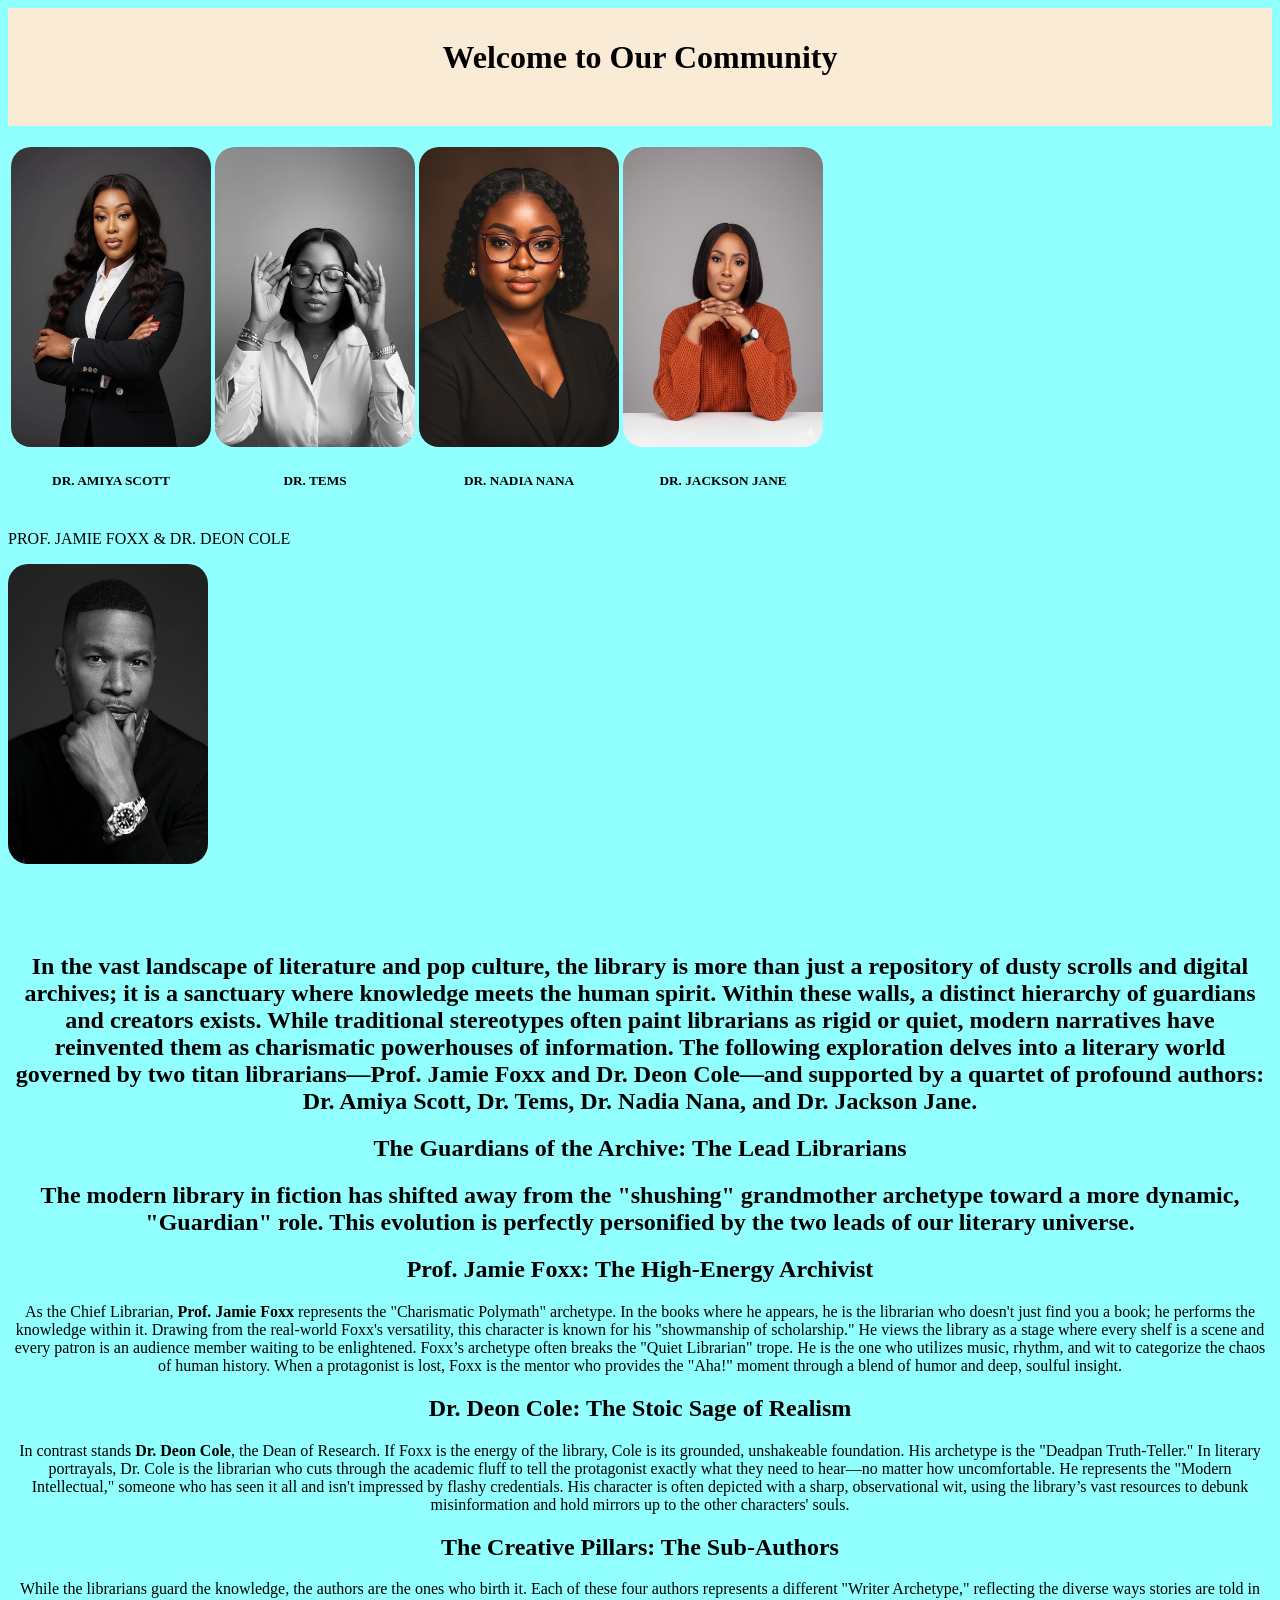
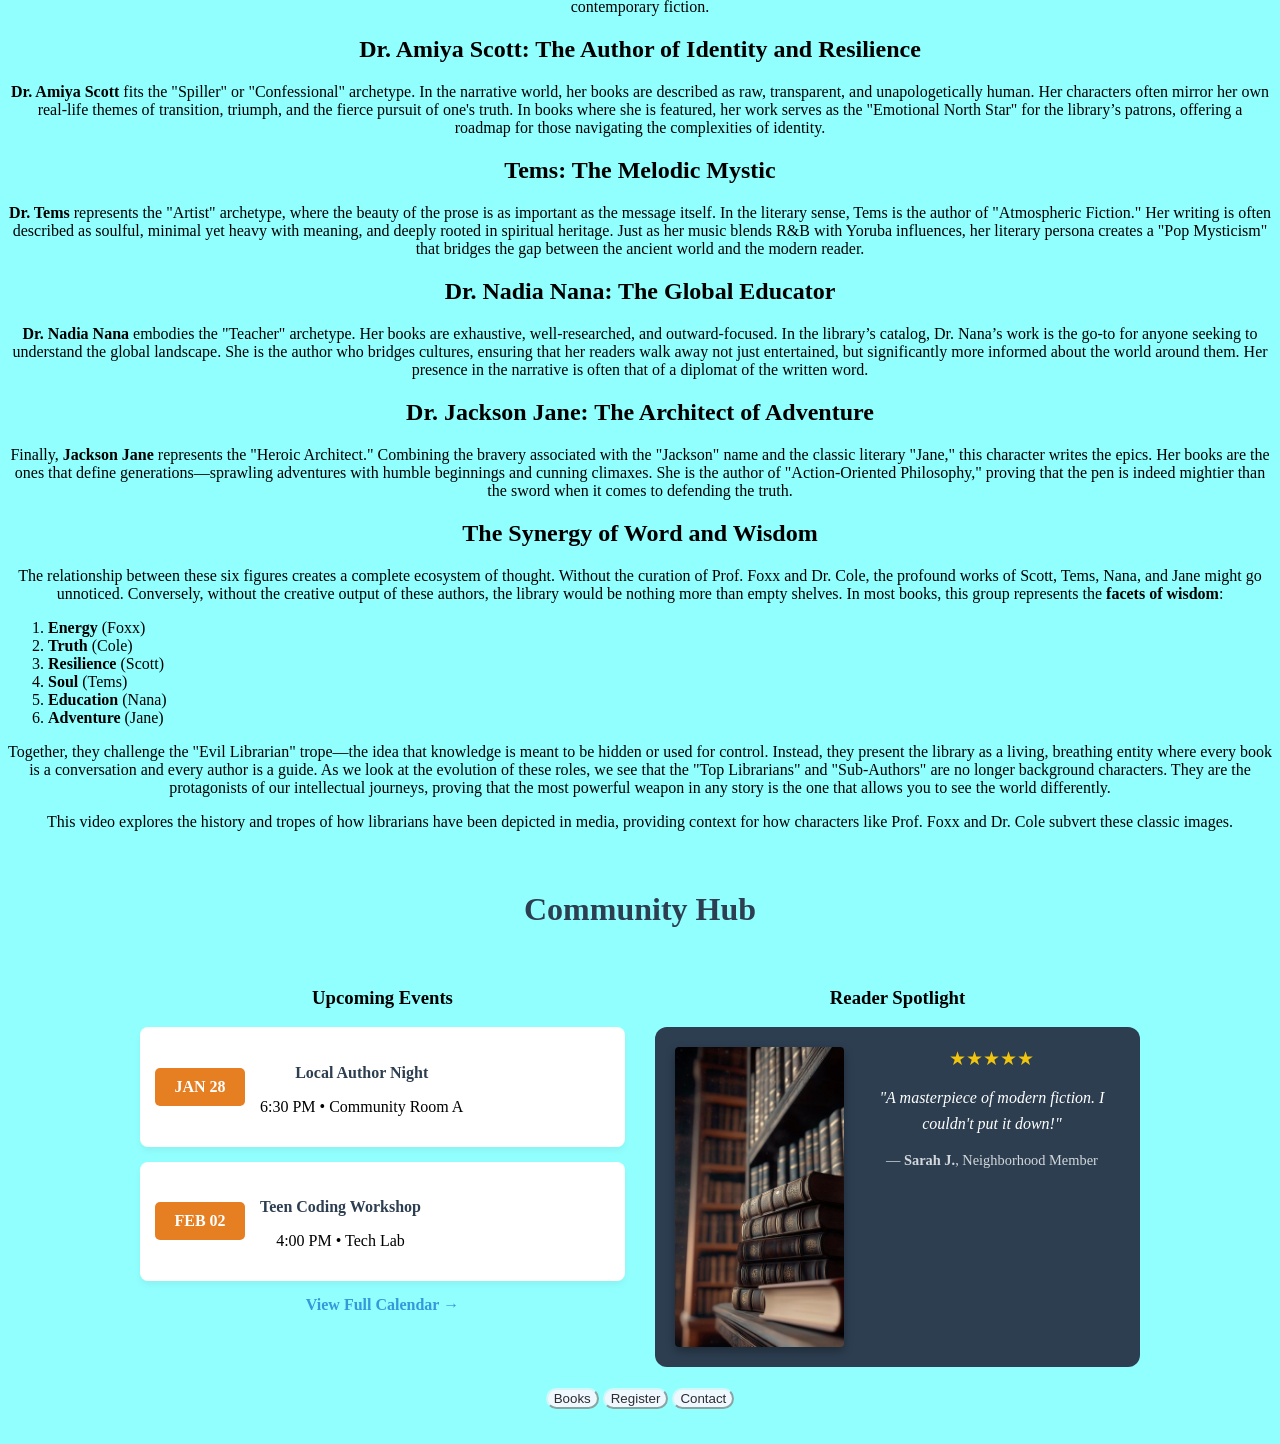
==== index.html @ af0e5cde "Add files via upload" ====
<!DOCTYPE html>
<html="en">
    <head>
        <meta charset="UTF-8">
        <link rel="stylesheet" href="index.css">
        <title>community</title>
    </head>
    <body>
        <div class="h1">
            <h1>Welcome to Our Community</h1>
            <br>
            
            </div>
            <br>
        <table>
            <tr>

                <td><img src="a3.jpg" alt="wilson"><h5>DR. AMIYA SCOTT</h5></td>
                <td><img src="a4.jpg" alt="wilson"><h5>DR. TEMS</h5></td>
                <td><img src="a5.jpg" alt="wilson"><h5>DR. NADIA NANA</h5></td>
                <td><img src="a6.jpg" alt="wilson"><h5>DR. JACKSON JANE</h5></td>
            </tr>
        </table>
        <p class="p">PROF. JAMIE FOXX & DR. DEON COLE</p>
        <div class="image-container">
            <img src="a1.jpg" class="base-img" alt="wilson">
            <img src="a2.jpg" class="top-img" alt="david">
        </div>
        <section>
            <h1 class="hh">In the vast landscape of literature and pop culture, the library is more than just a repository of dusty scrolls and digital archives; it is a sanctuary where knowledge meets the human spirit. Within these walls, a distinct hierarchy of guardians and creators exists. While traditional stereotypes often paint librarians as rigid or quiet, modern narratives have reinvented them as charismatic powerhouses of information.

The following exploration delves into a literary world governed by two titan librarians—Prof. Jamie Foxx and Dr. Deon Cole—and supported by a quartet of profound authors: Dr. Amiya Scott, Dr. Tems, Dr. Nadia Nana, and Dr. Jackson Jane.</h1>

<h2>The Guardians of the Archive: The Lead Librarians</h2>

<h2>The modern library in fiction has shifted away from the "shushing" grandmother archetype toward a more dynamic, "Guardian" role. This evolution is perfectly personified by the two leads of our literary universe.</h2>

<h2>Prof. Jamie Foxx: The High-Energy Archivist</h2>

<p>As the Chief Librarian, <strong>Prof. Jamie Foxx</strong> represents the "Charismatic Polymath" archetype. In the books where he appears, he is the librarian who doesn't just find you a book; he performs the knowledge within it. Drawing from the real-world Foxx's versatility, this character is known for his "showmanship of scholarship." He views the library as a stage where every shelf is a scene and every patron is an audience member waiting to be enlightened.

Foxx’s archetype often breaks the "Quiet Librarian" trope. He is the one who utilizes music, rhythm, and wit to categorize the chaos of human history. When a protagonist is lost, Foxx is the mentor who provides the "Aha!" moment through a blend of humor and deep, soulful insight.</p>

<h2>Dr. Deon Cole: The Stoic Sage of Realism</h2>

<p>In contrast stands <strong>Dr. Deon Cole</strong>, the Dean of Research. If Foxx is the energy of the library, Cole is its grounded, unshakeable foundation. His archetype is the "Deadpan Truth-Teller." In literary portrayals, Dr. Cole is the librarian who cuts through the academic fluff to tell the protagonist exactly what they need to hear—no matter how uncomfortable.

He represents the "Modern Intellectual," someone who has seen it all and isn't impressed by flashy credentials. His character is often depicted with a sharp, observational wit, using the library’s vast resources to debunk misinformation and hold mirrors up to the other characters' souls.</p>

<h2>The Creative Pillars: The Sub-Authors</h2>

<p>While the librarians guard the knowledge, the authors are the ones who birth it. Each of these four authors represents a different "Writer Archetype," reflecting the diverse ways stories are told in contemporary fiction.</p>

<h2>Dr. Amiya Scott: The Author of Identity and Resilience</h2>

<p><strong>Dr. Amiya Scott</strong> fits the "Spiller" or "Confessional" archetype. In the narrative world, her books are described as raw, transparent, and unapologetically human. Her characters often mirror her own real-life themes of transition, triumph, and the fierce pursuit of one's truth. In books where she is featured, her work serves as the "Emotional North Star" for the library’s patrons, offering a roadmap for those navigating the complexities of identity.</p>

<h2> Tems: The Melodic Mystic</h2>

<p><strong>Dr. Tems</strong> represents the "Artist" archetype, where the beauty of the prose is as important as the message itself. In the literary sense, Tems is the author of "Atmospheric Fiction." Her writing is often described as soulful, minimal yet heavy with meaning, and deeply rooted in spiritual heritage. Just as her music blends R&B with Yoruba influences, her literary persona creates a "Pop Mysticism" that bridges the gap between the ancient world and the modern reader.</p>                                                                                                                                                                  

<h2>Dr. Nadia Nana: The Global Educator</h2>

<P><strong>Dr. Nadia Nana</strong> embodies the "Teacher" archetype. Her books are exhaustive, well-researched, and outward-focused. In the library’s catalog, Dr. Nana’s work is the go-to for anyone seeking to understand the global landscape. She is the author who bridges cultures, ensuring that her readers walk away not just entertained, but significantly more informed about the world around them. Her presence in the narrative is often that of a diplomat of the written word.</P>

<h2>Dr. Jackson Jane: The Architect of Adventure</h2>

<p>Finally, <strong> Jackson Jane</strong> represents the "Heroic Architect." Combining the bravery associated with the "Jackson" name and the classic literary "Jane," this character writes the epics. Her books are the ones that define generations—sprawling adventures with humble beginnings and cunning climaxes. She is the author of "Action-Oriented Philosophy," proving that the pen is indeed mightier than the sword when it comes to defending the truth.</p>
<h1>The Synergy of Word and Wisdom</h1>
<div>
<p>The relationship between these six figures creates a complete ecosystem of thought. Without the curation of Prof. Foxx and Dr. Cole, the profound works of Scott, Tems, Nana, and Jane might go unnoticed. Conversely, without the creative output of these authors, the library would be nothing more than empty shelves.

In most books, this group represents the <strong> facets of wisdom</strong>:</p>
<ol class="ol">
<li><strong>Energy</strong> (Foxx)</li>
<li><strong>Truth</strong> (Cole)</li>
<li><strong>Resilience</strong> (Scott)</li>
<li><strong>Soul</strong> (Tems)</li>
<li><strong>Education</strong> (Nana)</li>
<li><strong>Adventure</strong> (Jane)</li>
</ol>
</div>

<p>Together, they challenge the "Evil Librarian" trope—the idea that knowledge is meant to be hidden or used for control. Instead, they present the library as a living, breathing entity where every book is a conversation and every author is a guide.

As we look at the evolution of these roles, we see that the "Top Librarians" and "Sub-Authors" are no longer background characters. They are the protagonists of our intellectual journeys, proving that the most powerful weapon in any story is the one that allows you to see the world differently.</p>


<p>This video explores the history and tropes of how librarians have been depicted in media, providing context for how characters like Prof. Foxx and Dr. Cole subvert these classic images.</p>
        </section>
        <div class="text">
            <p></p>
        </div>
        <br>
<section class="community-hub">
    <div class="container">
        <h2 class="section-title">Community Hub</h2>
        
        <div class="hub-grid">
            <div class="events-column">
                <h3>Upcoming Events</h3>
                <div class="event-card">
                    <div class="date-badge">JAN 28</div>
                    <div class="event-info">
                        <h4>Local Author Night</h4>
                        <p>6:30 PM • Community Room A</p>
                    </div>
                </div>
                <div class="event-card">
                    <div class="date-badge">FEB 02</div>
                    <div class="event-info">
                        <h4>Teen Coding Workshop</h4>
                        <p>4:00 PM • Tech Lab</p>
                    </div>
                </div>
                <a href="#" class="view-all">View Full Calendar →</a>
            </div>

            <div class="review-column">
                <h3>Reader Spotlight</h3>
                <div class="review-card">
                    <img src="as.jpg" alt="Book Cover" class="book-cover">
                    <div class="review-content">
                        <span class="stars">★★★★★</span>
                        <p class="quote">"A masterpiece of modern fiction. I couldn't put it down!"</p>
                        <p class="reviewer">— <strong>Sarah J.</strong>, Neighborhood Member</p>
                    </div>
                </div>
            </div>
        </div>
    </div>
</section>
<br>
        <nav>
            <button><a href="books.html">Books</a></button>
            <button><a href="register.html">Register</a></button>
            <button><a href="contact.html">Contact</a></button>
        </nav>
    </body>
</html>
---- index.css ----
body{
    background-color: rgba(0, 255, 255, 0.427);
    background-size: auto ;
    text-align: center;
    justify-content: center;
    align-items: center;
    margin-bottom: 1cm;
}
.image-container{
    position: relative;
    width: 100px;
    height: 200px;
}
.image-container img{
    position: absolute;
    top: 0;
    left: 0;
    transition: opacity 0.5s ease-in-out;
}
.ol{
    text-align: justify;
}
.hh{
    margin-top: 5cm;
}
table{
    display: flex;
    align-items: center;
}
img{
    border-radius: 20px;
    width: 200px;
    height: 300px;
}
.top-img{
    opacity: 0;
}
.image-container:hover .top-img{
    opacity: 1;
}
button{
    border-color: rgb(209, 247, 247);
    background-color: aliceblue;
    border-radius: 40px;
    transform: translateY(3px);
    transform: scale(1.05px);
    transition: 0.9s;
    cursor: pointer;
}
button:hover{
background-color: rgb(255, 255, 255);
box-shadow: 0 5px 15px rgba(0,0,0,0.3);
transform: translateY(3px);
}
a{
    text-decoration: none;
    color: rgb(46, 44, 48);
}
.h1{
    background-color: antiquewhite;
    padding: 10px;
}
.container { max-width: 1000px; margin: 0 auto; }
.section-title { text-align: center; margin-bottom: 40px; font-size: 2rem; color: #2c3e50; }

/* Grid Layout */
.hub-grid {
    Display: grid;
    Grid-template-columns: 1fr 1fr;
    Gap: 30px;
}

/* Event Cards */
.event-card {
    Display: flex;
    Align-items: center;
    Background: white;
    Padding: 15px;
    Margin-bottom: 15px;
    Border-radius: 8px;
    Box-shadow: 0 4px 6px rgba(0,0,0,0.05);
}

.date-badge {
    Background: #e67e22;
    Color: white;
    Padding: 10px;
    Border-radius: 5px;
    Font-weight: bold;
    Text-align: center;
    Min-width: 70px;
    Margin-right: 15px;
}

.event-info h4 { margin-bottom: 5px; color: #2c3e50; }
.view-all { color: #3498db; text-decoration: none; font-weight: bold; }

/* Review Card */
.review-card {
    Background: #2c3e50;
    Color: white;
    Padding: 20px;
    Border-radius: 12px;
    Display: flex;
    Gap: 20px;
}

.book-cover { border-radius: 4px; box-shadow: 0 4px 10px rgba(0,0,0,0.3); }
.stars { color: #f1c40f; font-size: 1.2rem; }
.quote { font-style: italic; margin: 15px 0; line-height: 1.6; }
.reviewer { font-size: 0.9rem; opacity: 0.8; }

/* Responsive Adjustments */
@media (max-width: 768px) {
    .hub-grid { grid-template-columns: 1fr; }
}
.p{text-align: left;
    text-decoration-color: aqua;
}
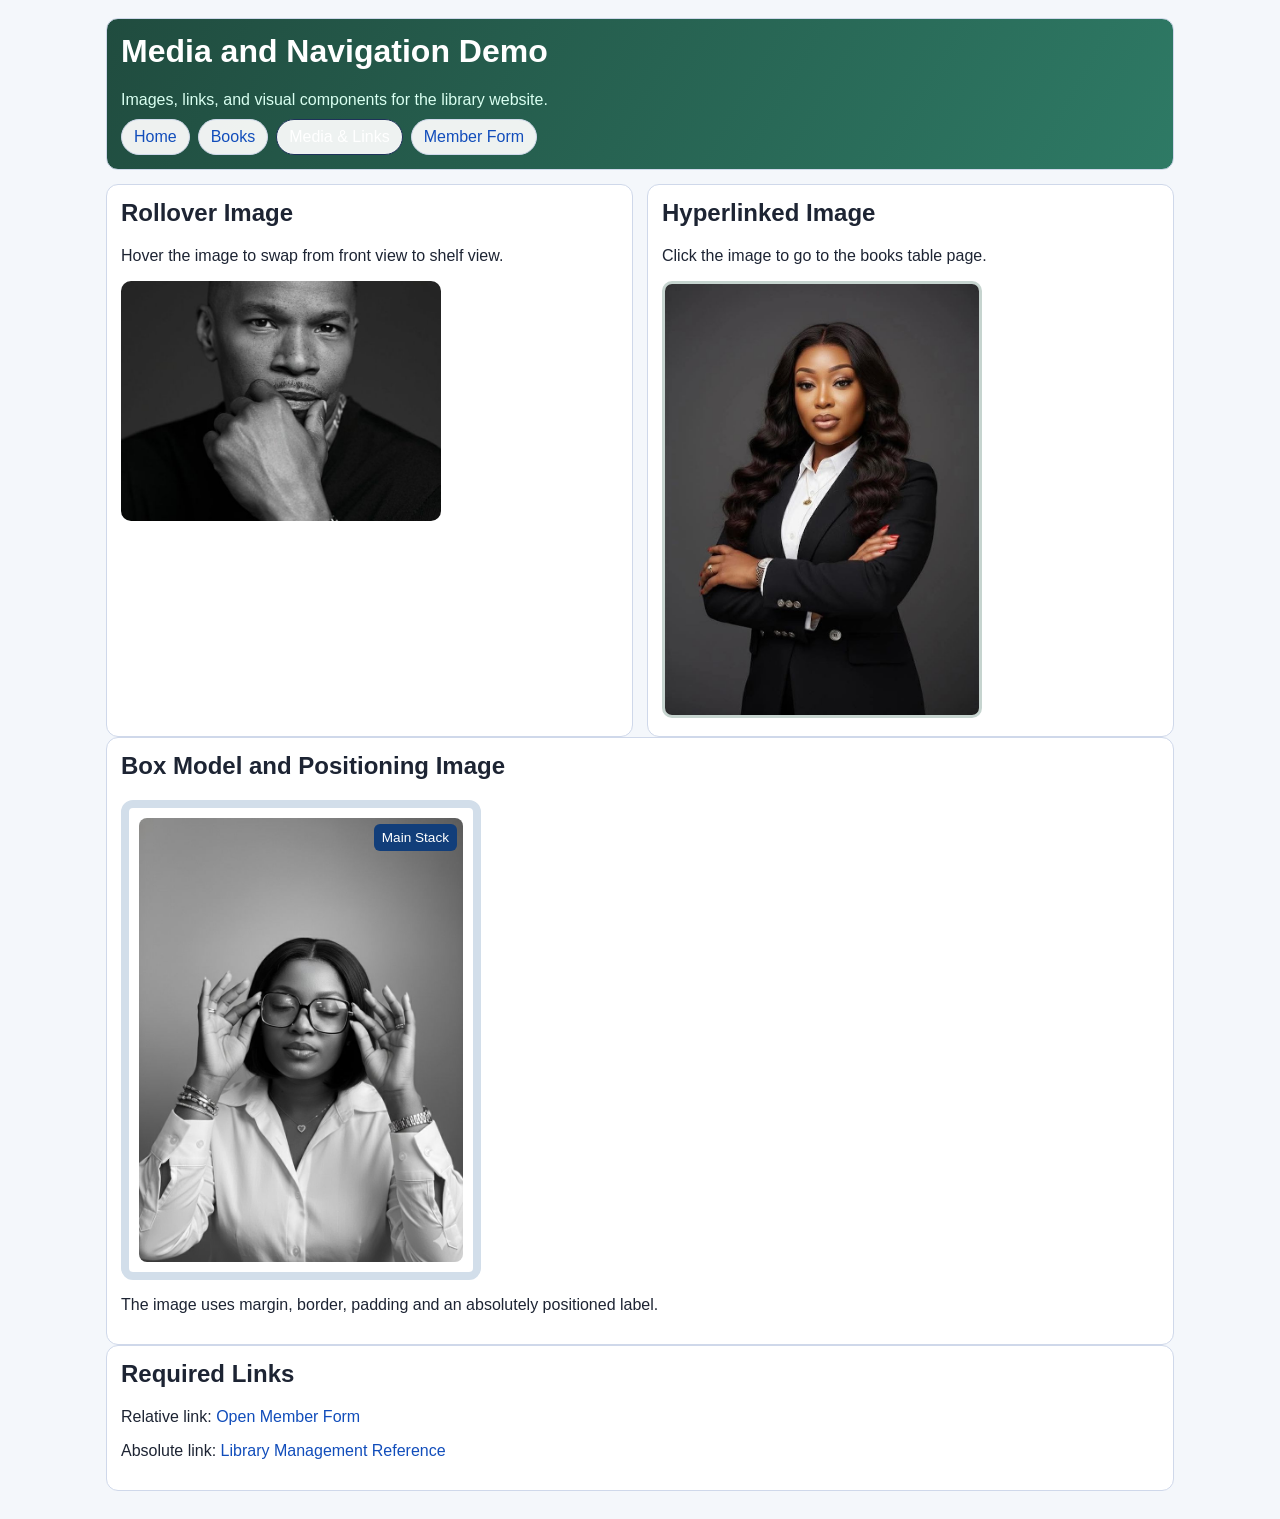
==== commit 3eaa0438: "Add files via upload" ====
--- a/index.html
+++ b/index.html
@@ -1,140 +1,58 @@
-<!DOCTYPE html>
-<html="en">
-    <head>
-        <meta charset="UTF-8">
-        <link rel="stylesheet" href="index.css">
-        <title>community</title>
-    </head>
-    <body>
-        <div class="h1">
-            <h1>Welcome to Our Community</h1>
-            <br>
-            
-            </div>
-            <br>
-        <table>
-            <tr>
-
-                <td><img src="a3.jpg" alt="wilson"><h5>DR. AMIYA SCOTT</h5></td>
-                <td><img src="a4.jpg" alt="wilson"><h5>DR. TEMS</h5></td>
-                <td><img src="a5.jpg" alt="wilson"><h5>DR. NADIA NANA</h5></td>
-                <td><img src="a6.jpg" alt="wilson"><h5>DR. JACKSON JANE</h5></td>
-            </tr>
-        </table>
-        <p class="p">PROF. JAMIE FOXX & DR. DEON COLE</p>
-        <div class="image-container">
-            <img src="a1.jpg" class="base-img" alt="wilson">
-            <img src="a2.jpg" class="top-img" alt="david">
-        </div>
-        <section>
-            <h1 class="hh">In the vast landscape of literature and pop culture, the library is more than just a repository of dusty scrolls and digital archives; it is a sanctuary where knowledge meets the human spirit. Within these walls, a distinct hierarchy of guardians and creators exists. While traditional stereotypes often paint librarians as rigid or quiet, modern narratives have reinvented them as charismatic powerhouses of information.
-
-The following exploration delves into a literary world governed by two titan librarians—Prof. Jamie Foxx and Dr. Deon Cole—and supported by a quartet of profound authors: Dr. Amiya Scott, Dr. Tems, Dr. Nadia Nana, and Dr. Jackson Jane.</h1>
-
-<h2>The Guardians of the Archive: The Lead Librarians</h2>
-
-<h2>The modern library in fiction has shifted away from the "shushing" grandmother archetype toward a more dynamic, "Guardian" role. This evolution is perfectly personified by the two leads of our literary universe.</h2>
-
-<h2>Prof. Jamie Foxx: The High-Energy Archivist</h2>
-
-<p>As the Chief Librarian, <strong>Prof. Jamie Foxx</strong> represents the "Charismatic Polymath" archetype. In the books where he appears, he is the librarian who doesn't just find you a book; he performs the knowledge within it. Drawing from the real-world Foxx's versatility, this character is known for his "showmanship of scholarship." He views the library as a stage where every shelf is a scene and every patron is an audience member waiting to be enlightened.
-
-Foxx’s archetype often breaks the "Quiet Librarian" trope. He is the one who utilizes music, rhythm, and wit to categorize the chaos of human history. When a protagonist is lost, Foxx is the mentor who provides the "Aha!" moment through a blend of humor and deep, soulful insight.</p>
-
-<h2>Dr. Deon Cole: The Stoic Sage of Realism</h2>
-
-<p>In contrast stands <strong>Dr. Deon Cole</strong>, the Dean of Research. If Foxx is the energy of the library, Cole is its grounded, unshakeable foundation. His archetype is the "Deadpan Truth-Teller." In literary portrayals, Dr. Cole is the librarian who cuts through the academic fluff to tell the protagonist exactly what they need to hear—no matter how uncomfortable.
-
-He represents the "Modern Intellectual," someone who has seen it all and isn't impressed by flashy credentials. His character is often depicted with a sharp, observational wit, using the library’s vast resources to debunk misinformation and hold mirrors up to the other characters' souls.</p>
-
-<h2>The Creative Pillars: The Sub-Authors</h2>
-
-<p>While the librarians guard the knowledge, the authors are the ones who birth it. Each of these four authors represents a different "Writer Archetype," reflecting the diverse ways stories are told in contemporary fiction.</p>
-
-<h2>Dr. Amiya Scott: The Author of Identity and Resilience</h2>
-
-<p><strong>Dr. Amiya Scott</strong> fits the "Spiller" or "Confessional" archetype. In the narrative world, her books are described as raw, transparent, and unapologetically human. Her characters often mirror her own real-life themes of transition, triumph, and the fierce pursuit of one's truth. In books where she is featured, her work serves as the "Emotional North Star" for the library’s patrons, offering a roadmap for those navigating the complexities of identity.</p>
-
-<h2> Tems: The Melodic Mystic</h2>
-
-<p><strong>Dr. Tems</strong> represents the "Artist" archetype, where the beauty of the prose is as important as the message itself. In the literary sense, Tems is the author of "Atmospheric Fiction." Her writing is often described as soulful, minimal yet heavy with meaning, and deeply rooted in spiritual heritage. Just as her music blends R&B with Yoruba influences, her literary persona creates a "Pop Mysticism" that bridges the gap between the ancient world and the modern reader.</p>                                                                                                                                                                  
-
-<h2>Dr. Nadia Nana: The Global Educator</h2>
-
-<P><strong>Dr. Nadia Nana</strong> embodies the "Teacher" archetype. Her books are exhaustive, well-researched, and outward-focused. In the library’s catalog, Dr. Nana’s work is the go-to for anyone seeking to understand the global landscape. She is the author who bridges cultures, ensuring that her readers walk away not just entertained, but significantly more informed about the world around them. Her presence in the narrative is often that of a diplomat of the written word.</P>
-
-<h2>Dr. Jackson Jane: The Architect of Adventure</h2>
-
-<p>Finally, <strong> Jackson Jane</strong> represents the "Heroic Architect." Combining the bravery associated with the "Jackson" name and the classic literary "Jane," this character writes the epics. Her books are the ones that define generations—sprawling adventures with humble beginnings and cunning climaxes. She is the author of "Action-Oriented Philosophy," proving that the pen is indeed mightier than the sword when it comes to defending the truth.</p>
-<h1>The Synergy of Word and Wisdom</h1>
-<div>
-<p>The relationship between these six figures creates a complete ecosystem of thought. Without the curation of Prof. Foxx and Dr. Cole, the profound works of Scott, Tems, Nana, and Jane might go unnoticed. Conversely, without the creative output of these authors, the library would be nothing more than empty shelves.
-
-In most books, this group represents the <strong> facets of wisdom</strong>:</p>
-<ol class="ol">
-<li><strong>Energy</strong> (Foxx)</li>
-<li><strong>Truth</strong> (Cole)</li>
-<li><strong>Resilience</strong> (Scott)</li>
-<li><strong>Soul</strong> (Tems)</li>
-<li><strong>Education</strong> (Nana)</li>
-<li><strong>Adventure</strong> (Jane)</li>
-</ol>
-</div>
-
-<p>Together, they challenge the "Evil Librarian" trope—the idea that knowledge is meant to be hidden or used for control. Instead, they present the library as a living, breathing entity where every book is a conversation and every author is a guide.
-
-As we look at the evolution of these roles, we see that the "Top Librarians" and "Sub-Authors" are no longer background characters. They are the protagonists of our intellectual journeys, proving that the most powerful weapon in any story is the one that allows you to see the world differently.</p>
-
-
-<p>This video explores the history and tropes of how librarians have been depicted in media, providing context for how characters like Prof. Foxx and Dr. Cole subvert these classic images.</p>
-        </section>
-        <div class="text">
-            <p></p>
-        </div>
-        <br>
-<section class="community-hub">
-    <div class="container">
-        <h2 class="section-title">Community Hub</h2>
-        
-        <div class="hub-grid">
-            <div class="events-column">
-                <h3>Upcoming Events</h3>
-                <div class="event-card">
-                    <div class="date-badge">JAN 28</div>
-                    <div class="event-info">
-                        <h4>Local Author Night</h4>
-                        <p>6:30 PM • Community Room A</p>
-                    </div>
-                </div>
-                <div class="event-card">
-                    <div class="date-badge">FEB 02</div>
-                    <div class="event-info">
-                        <h4>Teen Coding Workshop</h4>
-                        <p>4:00 PM • Tech Lab</p>
-                    </div>
-                </div>
-                <a href="#" class="view-all">View Full Calendar →</a>
-            </div>
-
-            <div class="review-column">
-                <h3>Reader Spotlight</h3>
-                <div class="review-card">
-                    <img src="as.jpg" alt="Book Cover" class="book-cover">
-                    <div class="review-content">
-                        <span class="stars">★★★★★</span>
-                        <p class="quote">"A masterpiece of modern fiction. I couldn't put it down!"</p>
-                        <p class="reviewer">— <strong>Sarah J.</strong>, Neighborhood Member</p>
-                    </div>
-                </div>
-            </div>
-        </div>
-    </div>
-</section>
-<br>
-        <nav>
-            <button><a href="books.html">Books</a></button>
-            <button><a href="register.html">Register</a></button>
-            <button><a href="contact.html">Contact</a></button>
-        </nav>
-    </body>
-</html>+<!DOCTYPE html>
+<html lang="en">
+<head>
+    <meta charset="UTF-8">
+    <meta name="viewport" content="width=device-width, initial-scale=1.0">
+    <title>Library Media and Links</title>
+    <link rel="stylesheet" href="global.css">
+    <link rel="stylesheet" href="index.css">
+</head>
+<body>
+    <div class="page-wrap">
+        <header class="card media-header">
+            <h1>Media and Navigation Demo</h1>
+            <p>Images, links, and visual components for the library website.</p>
+            <nav class="top-nav">
+                <a href="Library.html">Home</a>
+                <a href="View Books.html">Books</a>
+                <a href="index.html" class="active">Media & Links</a>
+                <a href="register.html">Member Form</a>
+            </nav>
+        </header>
+
+        <section class="media-grid">
+            <article class="card">
+                <h2>Rollover Image</h2>
+                <p>Hover the image to swap from front view to shelf view.</p>
+                <div class="rollover">
+                    <img src="a1.jpg" alt="Library front desk" class="base-img">
+                    <img src="a2.jpg" alt="Library bookshelf area" class="hover-img">
+                </div>
+            </article>
+
+            <article class="card">
+                <h2>Hyperlinked Image</h2>
+                <p>Click the image to go to the books table page.</p>
+                <a href="View Books.html" class="image-link">
+                    <img src="a3.jpg" alt="Go to books page">
+                </a>
+            </article>
+        </section>
+
+        <section class="card">
+            <h2>Box Model and Positioning Image</h2>
+            <div class="positioned-image">
+                <img src="a4.jpg" alt="Library stack area">
+                <span class="badge">Main Stack</span>
+            </div>
+            <p>The image uses margin, border, padding and an absolutely positioned label.</p>
+        </section>
+
+        <section class="card">
+            <h2>Required Links</h2>
+            <p>Relative link: <a href="register.html">Open Member Form</a></p>
+            <p>Absolute link: <a href="https://en.wikipedia.org/wiki/Library_management_system" target="_blank" rel="noopener">Library Management Reference</a></p>
+        </section>
+    </div>
+</body>
+</html>
--- a/global.css
+++ b/global.css
@@ -0,0 +1,69 @@
+:root {
+    --text: #1d2433;
+    --bg: #f4f7fb;
+    --surface: #ffffff;
+    --link: #114dbb;
+    --link-hover: #0a2f73;
+    --border: #cfd8ea;
+}
+
+* {
+    box-sizing: border-box;
+}
+
+body {
+    margin: 0;
+    font-family: Arial, Helvetica, sans-serif;
+    color: var(--text);
+    background: var(--bg);
+}
+
+h1,
+h2,
+h3 {
+    margin-top: 0;
+}
+
+a {
+    color: var(--link);
+    text-decoration: none;
+}
+
+a:hover {
+    color: var(--link-hover);
+    text-decoration: underline;
+}
+
+.page-wrap {
+    max-width: 1100px;
+    margin: 0 auto;
+    padding: 18px 16px 28px;
+}
+
+.top-nav {
+    display: flex;
+    flex-wrap: wrap;
+    gap: 8px;
+    margin-top: 10px;
+}
+
+.top-nav a {
+    padding: 8px 12px;
+    border: 1px solid var(--border);
+    border-radius: 999px;
+    background: #ffffff;
+}
+
+.top-nav a.active {
+    background: #1e325a;
+    border-color: #1e325a;
+    color: #ffffff;
+    text-decoration: none;
+}
+
+.card {
+    background: var(--surface);
+    border: 1px solid var(--border);
+    border-radius: 12px;
+    padding: 14px;
+}
--- a/index.css
+++ b/index.css
@@ -1,119 +1,87 @@
-body{
-    background-color: rgba(0, 255, 255, 0.427);
-    background-size: auto ;
-    text-align: center;
-    justify-content: center;
-    align-items: center;
-    margin-bottom: 1cm;
+.media-header {
+    background: linear-gradient(120deg, #204c3f, #2e7a65);
+    color: #ffffff;
+}
+
+.media-header p {
+    margin: 0;
+    color: #d9fff1;
+}
+
+.media-header .top-nav a {
+    background: rgba(255, 255, 255, 0.92);
+}
+
+.media-grid {
+    margin-top: 14px;
+    display: grid;
+    grid-template-columns: 1fr 1fr;
+    gap: 14px;
+}
+
+.rollover {
+    position: relative;
+    width: 100%;
+    max-width: 320px;
+    aspect-ratio: 4 / 3;
+    border-radius: 10px;
+    overflow: hidden;
+}
+
+.rollover img {
+    width: 100%;
+    height: 100%;
+    object-fit: cover;
+    position: absolute;
+    top: 0;
+    left: 0;
+}
+
+.hover-img {
+    opacity: 0;
+    transition: opacity 0.4s ease;
+}
+
+.rollover:hover .hover-img {
+    opacity: 1;
+}
+
+.image-link img {
+    width: 100%;
+    max-width: 320px;
+    border-radius: 10px;
+    border: 3px solid #c6d4cf;
+}
+
+.positioned-image {
+    position: relative;
+    max-width: 360px;
+    margin: 12px 0;
+    border: 8px solid #d2deea;
+    padding: 10px;
+    border-radius: 12px;
+    background: #ffffff;
+}
+
+.positioned-image img {
+    display: block;
+    width: 100%;
+    border-radius: 8px;
+}
+
+.badge {
+    position: absolute;
+    top: 16px;
+    right: 16px;
+    background: #123e7a;
+    color: #ffffff;
+    padding: 6px 8px;
+    border-radius: 6px;
+    font-size: 0.85rem;
+}
+
+@media (max-width: 840px) {
+    .media-grid {
+        grid-template-columns: 1fr;
+    }
 }
-.image-container{
-    position: relative;
-    width: 100px;
-    height: 200px;
-}
-.image-container img{
-    position: absolute;
-    top: 0;
-    left: 0;
-    transition: opacity 0.5s ease-in-out;
-}
-.ol{
-    text-align: justify;
-}
-.hh{
-    margin-top: 5cm;
-}
-table{
-    display: flex;
-    align-items: center;
-}
-img{
-    border-radius: 20px;
-    width: 200px;
-    height: 300px;
-}
-.top-img{
-    opacity: 0;
-}
-.image-container:hover .top-img{
-    opacity: 1;
-}
-button{
-    border-color: rgb(209, 247, 247);
-    background-color: aliceblue;
-    border-radius: 40px;
-    transform: translateY(3px);
-    transform: scale(1.05px);
-    transition: 0.9s;
-    cursor: pointer;
-}
-button:hover{
-background-color: rgb(255, 255, 255);
-box-shadow: 0 5px 15px rgba(0,0,0,0.3);
-transform: translateY(3px);
-}
-a{
-    text-decoration: none;
-    color: rgb(46, 44, 48);
-}
-.h1{
-    background-color: antiquewhite;
-    padding: 10px;
-}
-.container { max-width: 1000px; margin: 0 auto; }
-.section-title { text-align: center; margin-bottom: 40px; font-size: 2rem; color: #2c3e50; }
-
-/* Grid Layout */
-.hub-grid {
-    Display: grid;
-    Grid-template-columns: 1fr 1fr;
-    Gap: 30px;
-}
-
-/* Event Cards */
-.event-card {
-    Display: flex;
-    Align-items: center;
-    Background: white;
-    Padding: 15px;
-    Margin-bottom: 15px;
-    Border-radius: 8px;
-    Box-shadow: 0 4px 6px rgba(0,0,0,0.05);
-}
-
-.date-badge {
-    Background: #e67e22;
-    Color: white;
-    Padding: 10px;
-    Border-radius: 5px;
-    Font-weight: bold;
-    Text-align: center;
-    Min-width: 70px;
-    Margin-right: 15px;
-}
-
-.event-info h4 { margin-bottom: 5px; color: #2c3e50; }
-.view-all { color: #3498db; text-decoration: none; font-weight: bold; }
-
-/* Review Card */
-.review-card {
-    Background: #2c3e50;
-    Color: white;
-    Padding: 20px;
-    Border-radius: 12px;
-    Display: flex;
-    Gap: 20px;
-}
-
-.book-cover { border-radius: 4px; box-shadow: 0 4px 10px rgba(0,0,0,0.3); }
-.stars { color: #f1c40f; font-size: 1.2rem; }
-.quote { font-style: italic; margin: 15px 0; line-height: 1.6; }
-.reviewer { font-size: 0.9rem; opacity: 0.8; }
-
-/* Responsive Adjustments */
-@media (max-width: 768px) {
-    .hub-grid { grid-template-columns: 1fr; }
-}
-.p{text-align: left;
-    text-decoration-color: aqua;
-}
